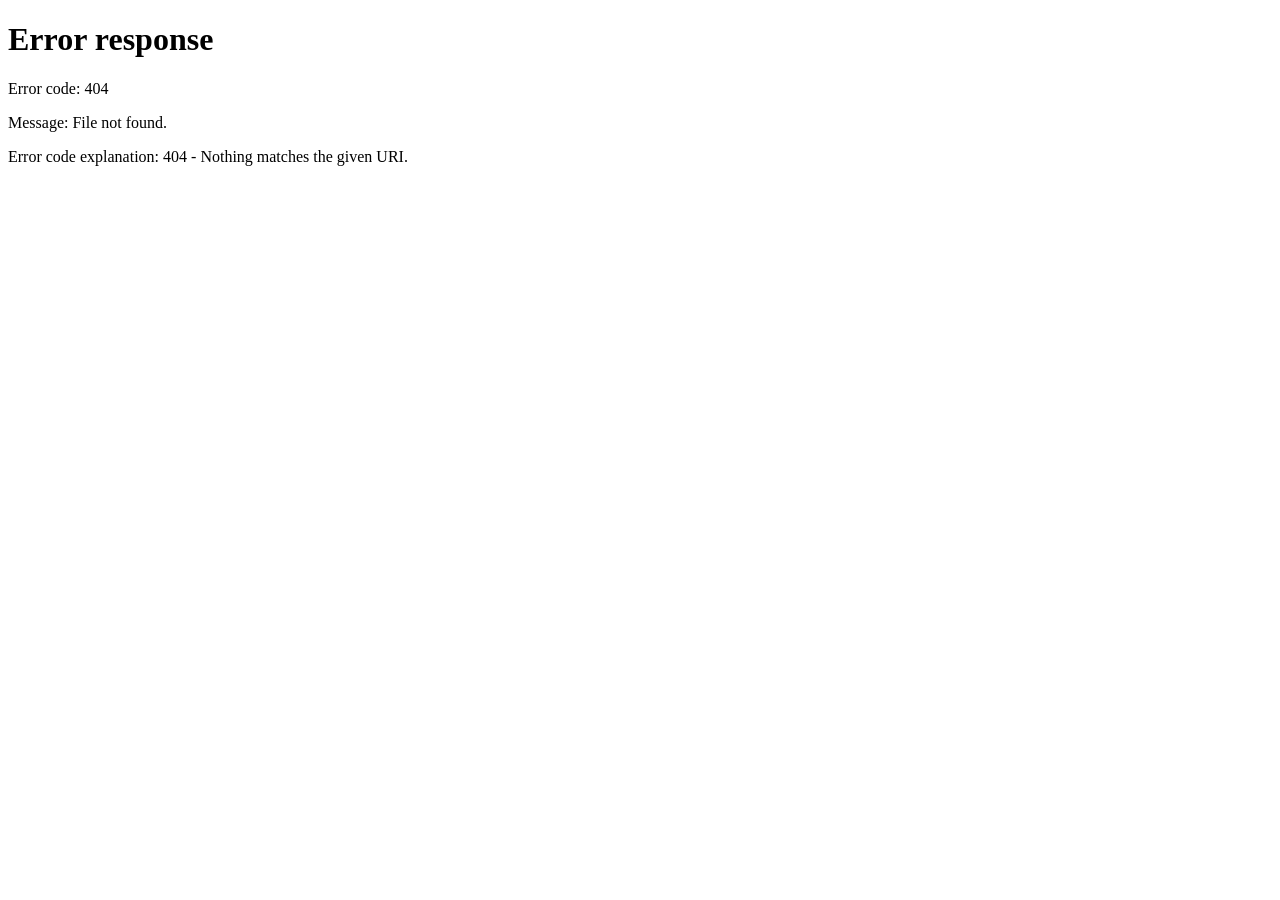
==== index.html @ 2cf3b4b0 "fix: add index.html entry point for Render static site deployment" ====
<!DOCTYPE html>
<html lang="en">
  <head>
    <meta charset="UTF-8" />
    <meta http-equiv="refresh" content="0; url=/login.html" />
    <title>PlacementHub — Redirecting</title>
  </head>
  <body>
    <p>Redirecting to <a href="/login.html">PlacementHub</a>...</p>
  </body>
</html>
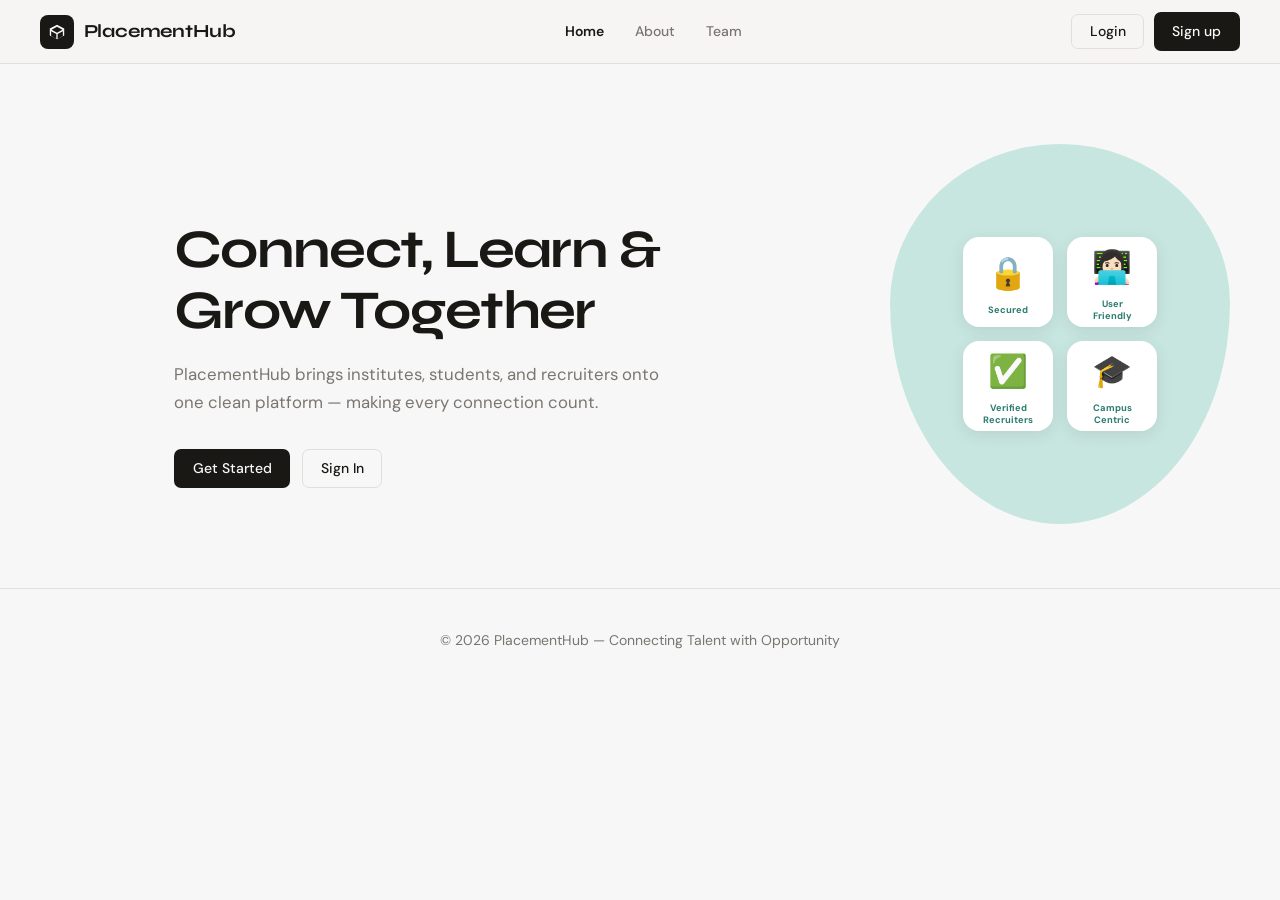
==== commit 5379471d: "feat: add complete frontend pages from frontend demo (student, recruiter, institute, about, team)" ====
--- a/index.html
+++ b/index.html
@@ -1,11 +1,100 @@
 <!DOCTYPE html>
 <html lang="en">
-  <head>
-    <meta charset="UTF-8" />
-    <meta http-equiv="refresh" content="0; url=/login.html" />
-    <title>PlacementHub — Redirecting</title>
-  </head>
-  <body>
-    <p>Redirecting to <a href="/login.html">PlacementHub</a>...</p>
-  </body>
+<head>
+  <meta charset="UTF-8">
+  <meta name="viewport" content="width=device-width, initial-scale=1.0">
+  <title>PlacementHub — Connecting Talent with Opportunity</title>
+  <link rel="stylesheet" href="css/style.css">
+  <script src="https://code.jquery.com/jquery-3.7.1.min.js"></script>
+  <script src="js/app.js"></script>
+</head>
+<body>
+
+  <!-- Header Navigation -->
+  <header>
+    <a href="index.html" class="logo">
+      <div class="logo-icon">
+        <svg viewBox="0 0 20 20"><path d="M10 2L2 6v8l8 4 8-4V6L10 2zm0 2.24L16 7.5 10 10.76 4 7.5l6-3.26zM3.5 9.08l5.75 3.13V17.5L3.5 14.42V9.08zm7.25 3.13L16.5 9.08v5.34L10.75 17.5v-5.29z"/></svg>
+      </div>
+      <span class="logo-name">PlacementHub</span>
+    </a>
+
+    <nav>
+      <a href="index.html" class="active">Home</a>
+      <a href="about.html">About</a>
+      <a href="team.html">Team</a>
+    </nav>
+
+    <div class="actions">
+      <button id="btn-login-toggle" class="btn btn-ghost">Login</button>
+      <a href="register.html" class="btn btn-solid">Sign up</a>
+
+      <!-- Role Dropdown -->
+      <div class="dropdown">
+        <div class="dropdown-title">Continue as</div>
+        <div class="role-cards">
+          <a href="login.html?role=institute" class="role-card">
+            <div class="role-icon">
+              <svg viewBox="0 0 24 24" fill="none" stroke="currentColor" stroke-width="1.8" stroke-linecap="round" stroke-linejoin="round">
+                <path d="M3 21h18M3 10h18M5 6l7-3 7 3M4 10v11M20 10v11M8 14v3M12 14v3M16 14v3"/>
+              </svg>
+            </div>
+            <span class="role-label">Institute</span>
+          </a>
+
+          <a href="login.html?role=student" class="role-card">
+            <div class="role-icon">
+              <svg viewBox="0 0 24 24" fill="none" stroke="currentColor" stroke-width="1.8" stroke-linecap="round" stroke-linejoin="round">
+                <path d="M22 10v6M2 10l10-5 10 5-10 5-10-5z"/>
+                <path d="M6 12v5c0 2.21 2.686 4 6 4s6-1.79 6-4v-5"/>
+              </svg>
+            </div>
+            <span class="role-label">Student</span>
+          </a>
+
+          <a href="login.html?role=recruiter" class="role-card">
+            <div class="role-icon">
+              <svg viewBox="0 0 24 24" fill="none" stroke="currentColor" stroke-width="1.8" stroke-linecap="round" stroke-linejoin="round">
+                <rect x="2" y="7" width="20" height="14" rx="2"/>
+                <path d="M16 7V5a2 2 0 0 0-2-2h-4a2 2 0 0 0-2 2v2M12 12v4M10 14h4"/>
+              </svg>
+            </div>
+            <span class="role-label">Recruiter</span>
+          </a>
+        </div>
+      </div>
+    </div>
+  </header>
+
+  <!-- Main Hero Content -->
+  <div class="mainpg">
+    <section class="hero">
+      <h1>Connect, Learn &amp;<br />Grow Together</h1>
+      <p>
+        PlacementHub brings institutes, students, and recruiters onto
+        one clean platform — making every connection count.
+      </p>
+      <div class="hero-actions">
+        <a href="register.html" class="btn btn-solid">Get Started</a>
+        <a href="login.html" class="btn btn-ghost">Sign In</a>
+      </div>
+    </section>
+
+    <section id="heroimg">
+      <div class="hero-right">
+        <div class="img-frame">
+          <div class="card-grid">
+            <div class="feature-card">🔒<small>Secured</small></div>
+            <div class="feature-card">👩🏻‍💻<small>User<br />Friendly</small></div>
+            <div class="feature-card">✅<small>Verified<br />Recruiters</small></div>
+            <div class="feature-card">🎓<small>Campus<br />Centric</small></div>
+          </div>
+        </div>
+      </div>
+    </section>
+  </div>
+
+  <footer>© 2026 PlacementHub — Connecting Talent with Opportunity</footer>
+
+</body>
 </html>
--- a/css/style.css
+++ b/css/style.css
@@ -0,0 +1,584 @@
+/* ── PlacementHub Global Styles ─────────────────────────────
+   Frontend Demo — Pure HTML, CSS, JS & jQuery Version
+   Design tokens, components, and layout match original.
+──────────────────────────────────────────────────────────── */
+
+@import url('https://fonts.googleapis.com/css2?family=DM+Sans:ital,opsz,wght@0,9..40,100..1000;1,9..40,100..1000&family=Syne:wght@400..800&display=swap');
+
+*, *::before, *::after { box-sizing: border-box; margin: 0; padding: 0; }
+
+:root {
+  --bg:           #f7f7f7;
+  --ink:          #1a1814;
+  --muted:        #7a7570;
+  --accent:       #c8502a;
+  --accent-light: #f0e8e3;
+  --border:       #e2ded9;
+  --card-bg:      #ffffff;
+  --nav-bg:       rgba(247, 245, 242, 0.92);
+
+  /* Extended tokens */
+  --success:      #2a7b4f;
+  --success-bg:   #e8f5ee;
+  --warning:      #b06c12;
+  --warning-bg:   #fef3e2;
+  --danger:       #b83232;
+  --danger-bg:    #fdeaea;
+  --info:         #1d5fa6;
+  --info-bg:      #e8f0fb;
+
+  --radius-sm:    6px;
+  --radius-md:    10px;
+  --radius-lg:    14px;
+  --shadow-sm:    0 1px 4px rgba(0,0,0,0.07);
+  --shadow-md:    0 4px 16px rgba(0,0,0,0.09);
+  --shadow-lg:    0 8px 32px rgba(0,0,0,0.11), 0 2px 8px rgba(0,0,0,0.06);
+}
+
+body {
+  font-family: 'DM Sans', sans-serif;
+  background: var(--bg);
+  color: var(--ink);
+  min-height: 100vh;
+  line-height: 1.6;
+}
+
+/* ── HEADER ── */
+header {
+  position: sticky;
+  top: 0;
+  z-index: 100;
+  background: var(--nav-bg);
+  backdrop-filter: blur(12px);
+  border-bottom: 1px solid var(--border);
+  padding: 0 2.5rem;
+  height: 64px;
+  display: flex;
+  align-items: center;
+  justify-content: space-between;
+  gap: 1rem;
+}
+
+.logo {
+  display: flex;
+  align-items: center;
+  gap: 0.6rem;
+  text-decoration: none;
+  flex-shrink: 0;
+}
+.logo-icon {
+  width: 34px; height: 34px;
+  background: var(--ink);
+  border-radius: 8px;
+  display: grid;
+  place-items: center;
+}
+.logo-icon svg { width: 18px; height: 18px; fill: var(--bg); }
+.logo-name {
+  font-family: 'Syne', sans-serif;
+  font-size: 1.15rem;
+  font-weight: 700;
+  color: var(--ink);
+  letter-spacing: -0.01em;
+}
+
+nav { display: flex; align-items: center; gap: 0.25rem; }
+nav a {
+  font-size: 0.875rem;
+  font-weight: 500;
+  color: var(--muted);
+  text-decoration: none;
+  padding: 0.45rem 0.85rem;
+  border-radius: 6px;
+  transition: color 0.18s, background 0.18s;
+}
+nav a:hover { color: var(--ink); background: var(--border); }
+nav a.active { color: var(--ink); font-weight: 600; }
+
+.actions {
+  display: flex;
+  align-items: center;
+  gap: 0.6rem;
+  flex-shrink: 0;
+  position: relative;
+}
+
+/* ── BUTTONS ── */
+.btn {
+  font-family: 'DM Sans', sans-serif;
+  font-size: 0.875rem;
+  font-weight: 500;
+  padding: 0.45rem 1.1rem;
+  border-radius: 7px;
+  cursor: pointer;
+  border: 1px solid transparent;
+  transition: all 0.18s;
+  text-decoration: none;
+  display: inline-flex;
+  align-items: center;
+  gap: 0.4rem;
+}
+.btn-ghost { background: transparent; border-color: var(--border); color: var(--ink); }
+.btn-ghost:hover { background: var(--border); }
+.btn-solid { background: var(--ink); color: var(--bg); }
+.btn-solid:hover { background: #333; }
+.btn-accent { background: var(--accent); color: #fff; border-color: var(--accent); }
+.btn-accent:hover { background: #b04420; }
+.btn-sm { font-size: 0.8rem; padding: 0.35rem 0.8rem; }
+.btn-full { width: 100%; justify-content: center; }
+.btn:disabled { opacity: 0.5; cursor: not-allowed; }
+
+/* ── LOGIN DROPDOWN ── */
+.dropdown {
+  position: absolute;
+  top: calc(100% + 12px);
+  right: 0;
+  background: var(--card-bg);
+  border: 1px solid var(--border);
+  border-radius: var(--radius-lg);
+  padding: 1.25rem;
+  width: 320px;
+  box-shadow: var(--shadow-lg);
+  display: none;
+  animation: fadeDown 0.2s ease;
+  z-index: 200;
+}
+.dropdown.open { display: block; }
+
+@keyframes fadeDown {
+  from { opacity: 0; transform: translateY(-6px); }
+  to   { opacity: 1; transform: translateY(0); }
+}
+
+.dropdown-title {
+  font-size: 0.75rem;
+  font-weight: 600;
+  letter-spacing: 0.07em;
+  text-transform: uppercase;
+  color: var(--muted);
+  margin-bottom: 1rem;
+}
+
+.role-cards { display: flex; gap: 0.75rem; }
+.role-card {
+  flex: 1;
+  display: flex;
+  flex-direction: column;
+  align-items: center;
+  gap: 0.6rem;
+  padding: 1rem 0.5rem;
+  border: 1.5px solid var(--border);
+  border-radius: 10px;
+  cursor: pointer;
+  background: var(--bg);
+  transition: border-color 0.18s, background 0.18s, transform 0.15s;
+  text-decoration: none;
+}
+.role-card:hover {
+  border-color: var(--accent);
+  background: var(--accent-light);
+  transform: translateY(-2px);
+}
+.role-icon {
+  width: 40px; height: 40px;
+  border-radius: 10px;
+  background: var(--card-bg);
+  border: 1px solid var(--border);
+  display: grid;
+  place-items: center;
+}
+.role-icon svg { width: 20px; height: 20px; }
+.role-card:hover .role-icon { border-color: var(--accent); }
+.role-label { font-size: 0.8rem; font-weight: 600; color: var(--ink); }
+
+/* ── HERO ── */
+.mainpg { display: flex; align-items: center; flex-wrap: wrap; }
+.hero {
+  max-width: 560px;
+  margin-top: 120px;
+  margin-left: 150px;
+  padding: 0 1.5rem;
+}
+.hero h1 {
+  font-family: 'Syne', sans-serif;
+  font-size: clamp(2.2rem, 5vw, 3.4rem);
+  font-weight: 700;
+  line-height: 1.12;
+  letter-spacing: -0.03em;
+  color: var(--ink);
+}
+.hero p {
+  margin-top: 1.2rem;
+  font-size: 1.05rem;
+  color: var(--muted);
+  line-height: 1.65;
+}
+.hero-actions { margin-top: 2rem; display: flex; gap: 0.75rem; flex-wrap: wrap; }
+
+#heroimg { margin-left: 180px; margin-top: 80px; }
+.hero-right { display: flex; justify-content: center; align-items: center; position: relative; }
+.img-frame {
+  width: 340px; height: 380px;
+  border-radius: 50% 50% 50% 50% / 42% 42% 58% 58%;
+  overflow: hidden;
+  background: #c8e6e0;
+  display: flex; align-items: center; justify-content: center;
+  position: relative; z-index: 2;
+}
+.card-grid { display: grid; grid-template-columns: 1fr 1fr; gap: 14px; padding: 20px; }
+.feature-card {
+  background: #fff;
+  border-radius: 16px;
+  width: 90px; height: 90px;
+  display: flex; flex-direction: column;
+  align-items: center; justify-content: center;
+  font-size: 2rem;
+  box-shadow: var(--shadow-md);
+}
+.feature-card small {
+  font-size: 0.58rem; font-weight: 700;
+  color: #2A7B6F; margin-top: 5px;
+  text-align: center; line-height: 1.3;
+  font-family: 'DM Sans', sans-serif;
+}
+
+/* ── AUTH PAGE (Login / Register) ── */
+.auth-page {
+  min-height: calc(100vh - 64px);
+  display: flex;
+  align-items: center;
+  justify-content: center;
+  padding: 2rem;
+}
+.auth-card {
+  background: var(--card-bg);
+  border: 1px solid var(--border);
+  border-radius: var(--radius-lg);
+  padding: 2.5rem;
+  width: 100%;
+  max-width: 420px;
+  box-shadow: var(--shadow-md);
+}
+.auth-card h2 {
+  font-family: 'Syne', sans-serif;
+  font-size: 1.6rem;
+  font-weight: 700;
+  margin-bottom: 0.4rem;
+}
+.auth-card .auth-sub {
+  color: var(--muted);
+  font-size: 0.9rem;
+  margin-bottom: 1.75rem;
+}
+.auth-switch {
+  margin-top: 1.25rem;
+  text-align: center;
+  font-size: 0.875rem;
+  color: var(--muted);
+}
+.auth-switch a { color: var(--accent); text-decoration: none; font-weight: 500; }
+.auth-switch a:hover { text-decoration: underline; }
+
+/* Role selector on register */
+.role-selector { display: flex; gap: 0.6rem; margin-bottom: 1.25rem; }
+.role-btn {
+  flex: 1; padding: 0.65rem 0.5rem;
+  border: 1.5px solid var(--border);
+  border-radius: var(--radius-sm);
+  background: var(--bg);
+  cursor: pointer; font-family: 'DM Sans', sans-serif;
+  font-size: 0.82rem; font-weight: 600;
+  color: var(--muted);
+  transition: all 0.18s;
+  display: flex; flex-direction: column;
+  align-items: center; gap: 0.3rem;
+}
+.role-btn:hover { border-color: var(--accent); color: var(--ink); }
+.role-btn.selected { border-color: var(--accent); background: var(--accent-light); color: var(--ink); }
+.role-btn span { font-size: 1.2rem; }
+
+/* ── FORMS ── */
+.form-group { margin-bottom: 1rem; }
+.form-group label {
+  display: block;
+  font-size: 0.85rem;
+  font-weight: 600;
+  color: var(--ink);
+  margin-bottom: 0.35rem;
+}
+.form-group label .req { color: var(--accent); margin-left: 2px; }
+.form-group input,
+.form-group select,
+.form-group textarea {
+  width: 100%;
+  padding: 0.6rem 0.85rem;
+  border: 1px solid var(--border);
+  border-radius: var(--radius-sm);
+  font-family: 'DM Sans', sans-serif;
+  font-size: 0.9rem;
+  color: var(--ink);
+  background: var(--bg);
+  transition: border-color 0.18s, box-shadow 0.18s;
+  outline: none;
+}
+.form-group input:focus,
+.form-group select:focus,
+.form-group textarea:focus {
+  border-color: var(--accent);
+  box-shadow: 0 0 0 3px rgba(200, 80, 42, 0.1);
+}
+.form-group textarea { resize: vertical; min-height: 90px; }
+.form-hint { font-size: 0.78rem; color: var(--muted); margin-top: 0.3rem; }
+.form-row { display: grid; grid-template-columns: 1fr 1fr; gap: 1rem; }
+.form-section-title {
+  font-family: 'Syne', sans-serif;
+  font-size: 1rem;
+  font-weight: 700;
+  color: var(--ink);
+  margin: 1.5rem 0 1rem;
+  padding-bottom: 0.5rem;
+  border-bottom: 1px solid var(--border);
+}
+
+/* ── ALERTS / MESSAGES ── */
+.alert {
+  padding: 0.75rem 1rem;
+  border-radius: var(--radius-sm);
+  font-size: 0.875rem;
+  margin-bottom: 1rem;
+  font-weight: 500;
+}
+.alert-error   { background: var(--danger-bg); color: var(--danger); border: 1px solid #f5c6c6; }
+.alert-success { background: var(--success-bg); color: var(--success); border: 1px solid #b8e0cb; }
+.alert-warning { background: var(--warning-bg); color: var(--warning); border: 1px solid #f5dfa0; }
+.alert-info    { background: var(--info-bg); color: var(--info); border: 1px solid #b8d0f0; }
+
+/* ── BADGES ── */
+.badge {
+  display: inline-flex;
+  align-items: center;
+  padding: 0.2rem 0.65rem;
+  border-radius: 20px;
+  font-size: 0.75rem;
+  font-weight: 600;
+  letter-spacing: 0.02em;
+}
+.badge-pending    { background: var(--warning-bg); color: var(--warning); }
+.badge-approved   { background: var(--success-bg); color: var(--success); }
+.badge-rejected   { background: var(--danger-bg);  color: var(--danger); }
+.badge-applied    { background: var(--info-bg);    color: var(--info); }
+.badge-shortlisted{ background: #f3e8ff; color: #6b21a8; }
+.badge-selected   { background: var(--success-bg); color: var(--success); }
+.badge-job        { background: var(--accent-light); color: var(--accent); }
+.badge-internship { background: #e8f3fb; color: #1d6fa6; }
+
+/* ── DASHBOARD LAYOUT ── */
+.dash-layout { display: flex; min-height: calc(100vh - 64px); }
+
+.sidebar {
+  width: 240px;
+  background: var(--card-bg);
+  border-right: 1px solid var(--border);
+  padding: 1.75rem 1rem;
+  flex-shrink: 0;
+  position: sticky;
+  top: 64px;
+  height: calc(100vh - 64px);
+  overflow-y: auto;
+}
+.sidebar-title {
+  font-family: 'Syne', sans-serif;
+  font-size: 0.8rem;
+  font-weight: 700;
+  text-transform: uppercase;
+  letter-spacing: 0.08em;
+  color: var(--muted);
+  padding: 0 0.75rem;
+  margin-bottom: 0.75rem;
+}
+.sidebar-user {
+  display: flex; align-items: center; gap: 0.65rem;
+  padding: 0.75rem;
+  margin-bottom: 1.25rem;
+  border-bottom: 1px solid var(--border);
+  padding-bottom: 1.25rem;
+}
+.avatar {
+  width: 36px; height: 36px;
+  background: var(--ink);
+  border-radius: 50%;
+  display: grid; place-items: center;
+  color: var(--bg); font-size: 0.8rem; font-weight: 700;
+  flex-shrink: 0;
+}
+.sidebar-user-name { font-size: 0.875rem; font-weight: 600; line-height: 1.3; }
+.sidebar-user-role { font-size: 0.75rem; color: var(--muted); text-transform: capitalize; }
+
+.sidebar-nav { list-style: none; }
+.sidebar-nav li button,
+.sidebar-nav li a {
+  display: flex; align-items: center; gap: 0.65rem;
+  width: 100%; text-align: left;
+  padding: 0.6rem 0.75rem;
+  border-radius: var(--radius-sm);
+  font-size: 0.875rem; font-weight: 500;
+  color: var(--muted);
+  text-decoration: none;
+  background: none; border: none; cursor: pointer;
+  font-family: 'DM Sans', sans-serif;
+  transition: color 0.15s, background 0.15s;
+}
+.sidebar-nav li button:hover,
+.sidebar-nav li a:hover { color: var(--ink); background: var(--bg); }
+.sidebar-nav li button.active,
+.sidebar-nav li a.active { background: var(--ink); color: var(--bg); }
+
+.dash-content { flex: 1; padding: 2.5rem 3rem; overflow-y: auto; max-width: 1000px; }
+
+/* ── TAB PANES FOR JQUERY TAB SWITCHING ── */
+.tab-pane { display: none; }
+.tab-pane.active { display: block; }
+
+/* ── PAGE HEADER ── */
+.page-header { margin-bottom: 2rem; }
+.page-header h1 {
+  font-family: 'Syne', sans-serif;
+  font-size: 1.6rem; font-weight: 700; color: var(--ink);
+}
+.page-header p { color: var(--muted); font-size: 0.9rem; margin-top: 0.25rem; }
+
+/* ── STAT CARDS ── */
+.stats-grid { display: grid; grid-template-columns: repeat(auto-fit, minmax(170px, 1fr)); gap: 1rem; margin-bottom: 2rem; }
+.stat-card {
+  background: var(--card-bg);
+  border: 1px solid var(--border);
+  border-radius: var(--radius-md);
+  padding: 1.25rem;
+  box-shadow: var(--shadow-sm);
+}
+.stat-card .stat-label { font-size: 0.78rem; color: var(--muted); font-weight: 600; text-transform: uppercase; letter-spacing: 0.05em; }
+.stat-card .stat-value { font-family: 'Syne', sans-serif; font-size: 2rem; font-weight: 700; color: var(--ink); margin-top: 0.25rem; }
+.stat-card .stat-sub { font-size: 0.78rem; color: var(--muted); margin-top: 0.2rem; }
+
+/* ── CARDS ── */
+.card {
+  background: var(--card-bg);
+  border: 1px solid var(--border);
+  border-radius: var(--radius-lg);
+  padding: 1.5rem;
+  box-shadow: var(--shadow-sm);
+  margin-bottom: 1.25rem;
+}
+.card-header {
+  display: flex; align-items: flex-start;
+  justify-content: space-between; gap: 1rem;
+  margin-bottom: 1rem;
+}
+.card-title { font-family: 'Syne', sans-serif; font-size: 1rem; font-weight: 700; }
+.card-meta { font-size: 0.8rem; color: var(--muted); margin-top: 0.2rem; }
+.card-body { font-size: 0.875rem; color: var(--muted); line-height: 1.7; }
+.card-footer {
+  margin-top: 1rem; padding-top: 1rem;
+  border-top: 1px solid var(--border);
+  display: flex; align-items: center;
+  justify-content: space-between; gap: 0.75rem;
+  flex-wrap: wrap;
+}
+
+/* ── OPPORTUNITY CARD ── */
+.opp-card {
+  background: var(--card-bg);
+  border: 1px solid var(--border);
+  border-radius: var(--radius-lg);
+  padding: 1.25rem 1.5rem;
+  box-shadow: var(--shadow-sm);
+  transition: box-shadow 0.18s, border-color 0.18s;
+  margin-bottom: 1rem;
+}
+.opp-card:hover { box-shadow: var(--shadow-md); border-color: #ccc; }
+.opp-title { font-family: 'Syne', sans-serif; font-size: 1.05rem; font-weight: 700; margin-bottom: 0.25rem; }
+.opp-company { font-size: 0.85rem; color: var(--muted); margin-bottom: 0.75rem; }
+.opp-meta { display: flex; flex-wrap: wrap; gap: 0.5rem 1.25rem; font-size: 0.8rem; color: var(--muted); margin-bottom: 1rem; }
+.opp-meta span { display: flex; align-items: center; gap: 0.3rem; }
+.opp-footer {
+  display: flex; justify-content: space-between;
+  align-items: center; gap: 0.75rem; flex-wrap: wrap;
+  padding-top: 1rem; border-top: 1px solid var(--border);
+}
+
+/* ── TABLE ── */
+.table-wrap { overflow-x: auto; }
+table {
+  width: 100%; border-collapse: collapse;
+  font-size: 0.875rem;
+}
+thead th {
+  text-align: left; padding: 0.75rem 1rem;
+  font-size: 0.75rem; font-weight: 700;
+  text-transform: uppercase; letter-spacing: 0.05em;
+  color: var(--muted); border-bottom: 2px solid var(--border);
+  background: var(--bg);
+}
+tbody td {
+  padding: 0.9rem 1rem;
+  border-bottom: 1px solid var(--border);
+  vertical-align: middle;
+}
+tbody tr:last-child td { border-bottom: none; }
+tbody tr:hover td { background: var(--accent-light); }
+
+/* ── EMPTY STATE ── */
+.empty {
+  text-align: center; padding: 4rem 2rem;
+  color: var(--muted); font-size: 0.95rem;
+}
+.empty-icon { font-size: 2.5rem; margin-bottom: 0.75rem; }
+.empty h3 { font-family: 'Syne', sans-serif; font-size: 1.1rem; color: var(--ink); margin-bottom: 0.4rem; }
+
+/* ── PENDING APPROVAL NOTICE ── */
+.pending-banner {
+  background: var(--warning-bg);
+  border: 1px solid #f5dfa0;
+  border-radius: var(--radius-md);
+  padding: 1.25rem 1.5rem;
+  display: flex; align-items: flex-start; gap: 1rem;
+  margin-bottom: 2rem;
+}
+.pending-banner h3 { font-size: 0.95rem; font-weight: 600; color: var(--warning); margin-bottom: 0.2rem; }
+.pending-banner p { font-size: 0.85rem; color: var(--warning); }
+
+/* ── PROFILE COMPLETION BAR ── */
+.progress-wrap { margin-bottom: 1.5rem; }
+.progress-label { display: flex; justify-content: space-between; font-size: 0.8rem; color: var(--muted); margin-bottom: 0.4rem; }
+.progress-bar { height: 6px; background: var(--border); border-radius: 3px; overflow: hidden; }
+.progress-fill { height: 100%; background: var(--accent); border-radius: 3px; transition: width 0.5s ease; }
+
+/* ── FOOTER ── */
+footer {
+  padding: 2.5rem;
+  text-align: center;
+  border-top: 1px solid var(--border);
+  margin-top: 4rem;
+  color: var(--muted);
+  font-size: 0.875rem;
+}
+
+/* ── LOADING SPINNER ── */
+.spinner {
+  display: inline-block;
+  width: 18px; height: 18px;
+  border: 2px solid var(--border);
+  border-top-color: var(--accent);
+  border-radius: 50%;
+  animation: spin 0.7s linear infinite;
+}
+@keyframes spin { to { transform: rotate(360deg); } }
+
+.loading-page {
+  display: flex; align-items: center;
+  justify-content: center; min-height: 60vh;
+  flex-direction: column; gap: 1rem; color: var(--muted);
+}
+
+/* ── DIVIDER ── */
+.divider { border: none; border-top: 1px solid var(--border); margin: 1.5rem 0; }
